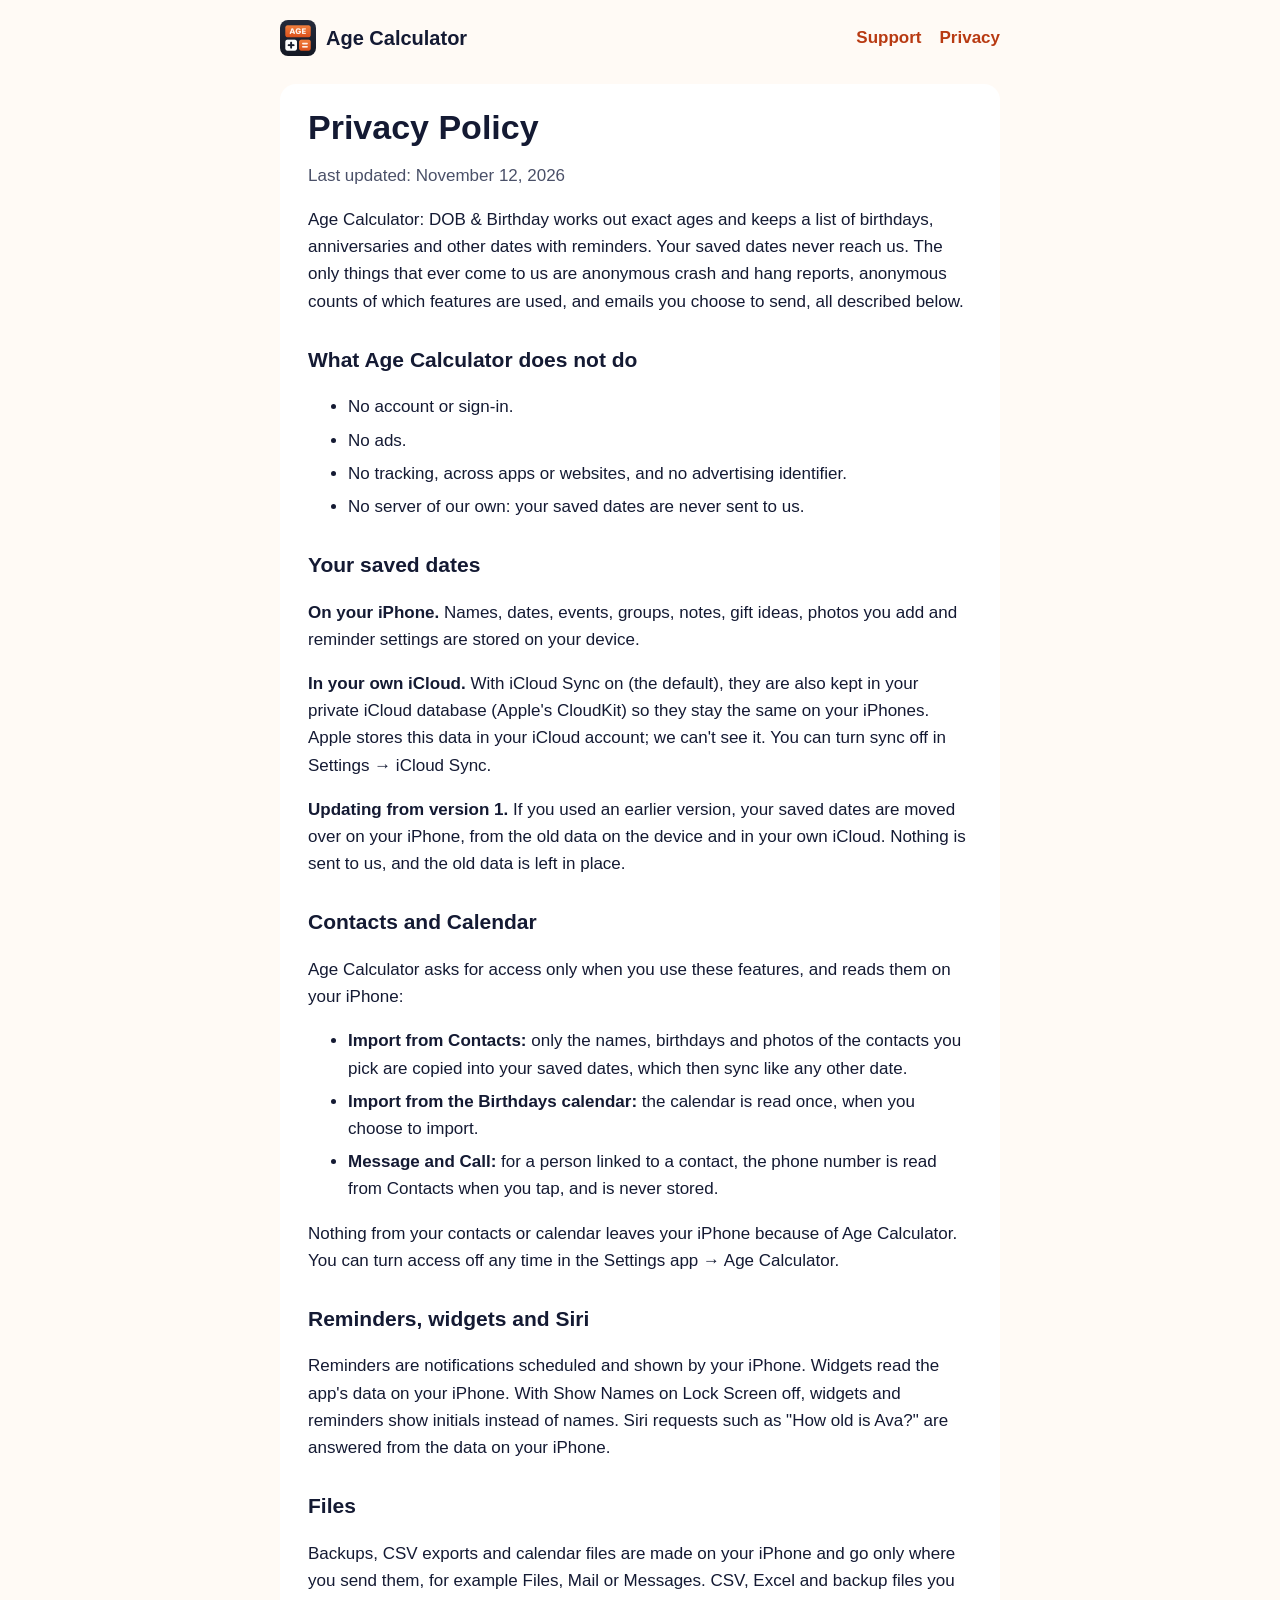
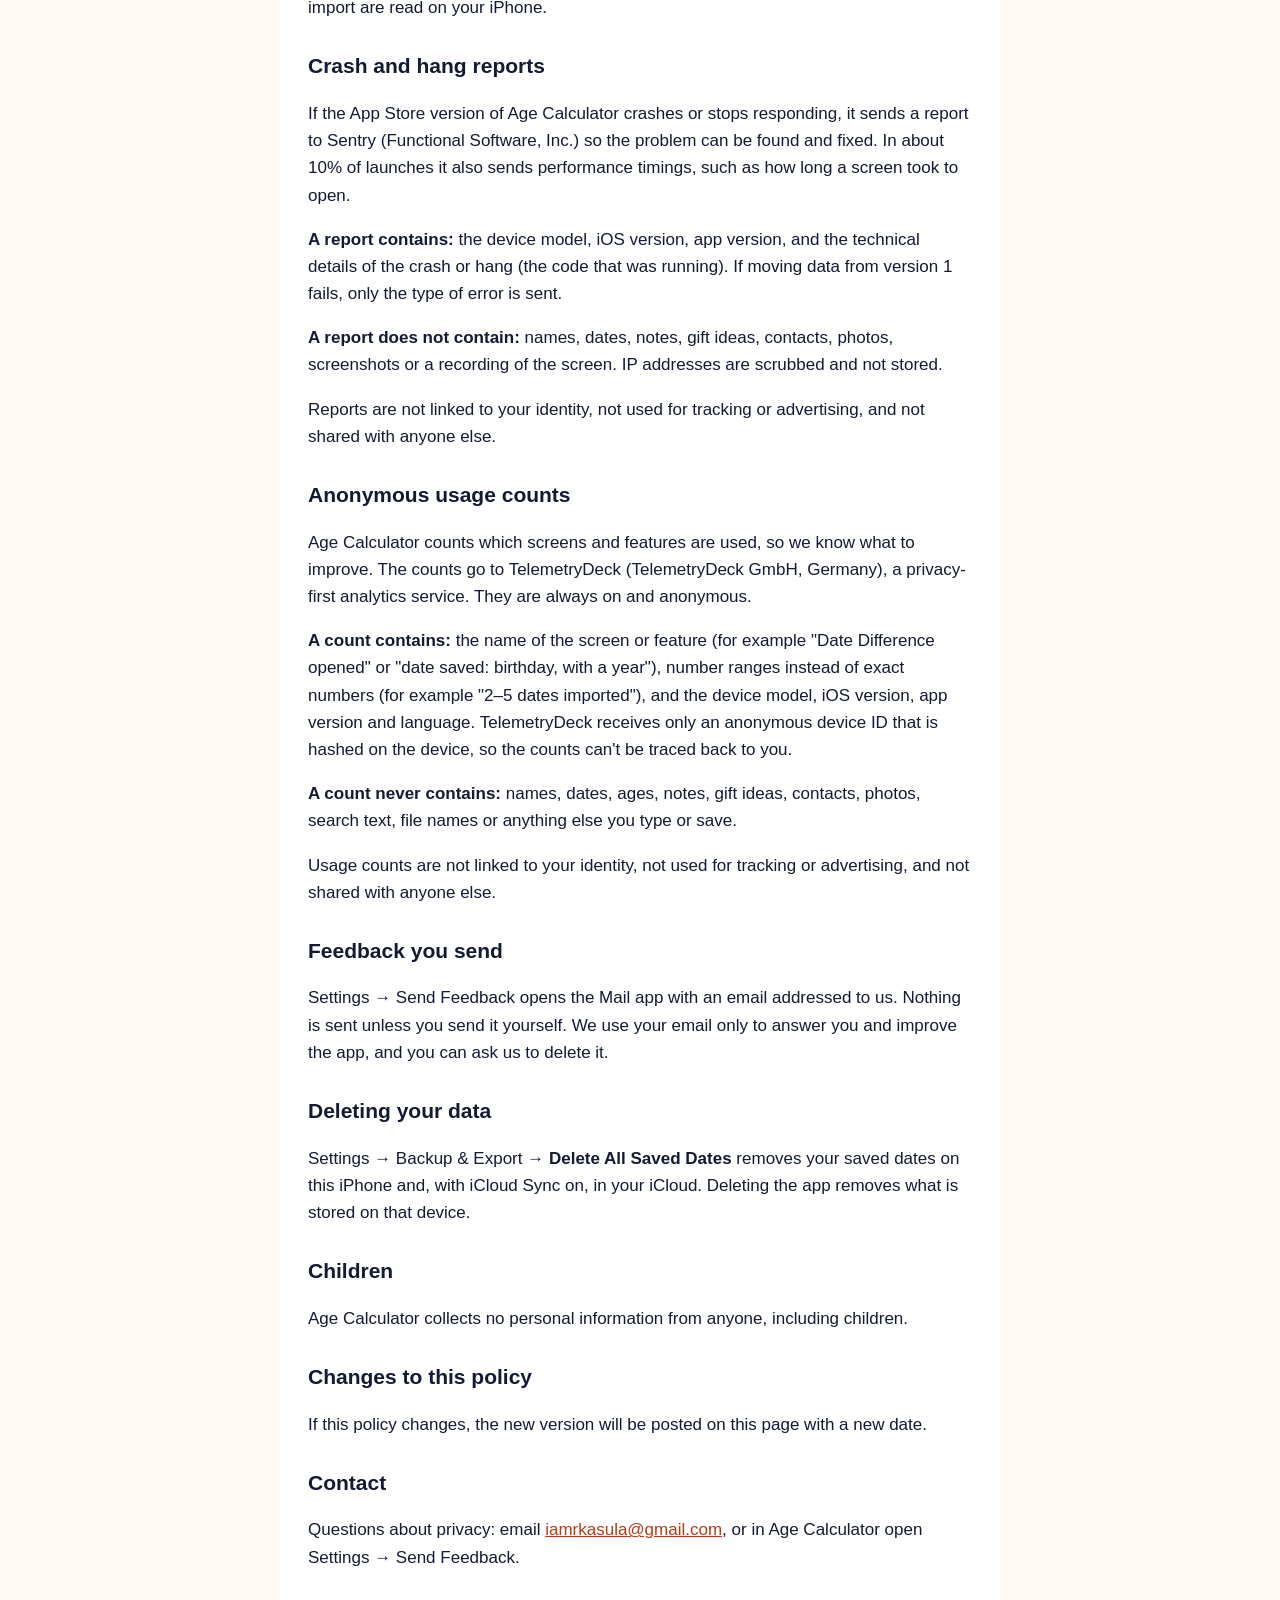
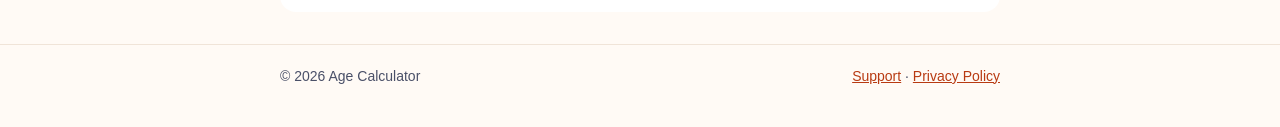
==== privacy/index.html @ 0bef6d13 "Publish site from agecalc 2a3e316" ====
<!doctype html>
<html lang="en">
<head>
  <meta charset="utf-8">
  <meta name="viewport" content="width=device-width, initial-scale=1">
  <title>Privacy Policy · Age Calculator</title>
  <meta name="description" content="How Age Calculator handles your data: no account, no ads, no tracking. Your saved dates stay on your iPhone and in your own iCloud; only anonymous crash reports and anonymous usage counts are sent.">
  <link rel="canonical" href="https://iamrkasula.github.io/age-calculator-app/privacy/">
  <meta property="og:type" content="website">
  <meta property="og:site_name" content="Age Calculator">
  <meta property="og:title" content="Privacy Policy · Age Calculator">
  <meta property="og:description" content="How Age Calculator handles your data: no account, no ads, no tracking. Your saved dates stay on your iPhone and in your own iCloud; only anonymous crash reports and anonymous usage counts are sent.">
  <meta property="og:url" content="https://iamrkasula.github.io/age-calculator-app/privacy/">
  <meta property="og:image" content="https://iamrkasula.github.io/age-calculator-app/assets/og.png">
  <meta name="twitter:card" content="summary_large_image">
  <meta name="apple-itunes-app" content="app-id=6448174450">
  <meta name="theme-color" content="#F2652A">
  <link rel="icon" href="../assets/favicon.png">
  <link rel="apple-touch-icon" href="../assets/icon.png">
  <link rel="stylesheet" href="../styles.css">
</head>
<body>
  <div class="wrap">
    <header class="top">
      <a class="brand" href="../"><img src="../assets/icon.png" alt="">Age Calculator</a>
      <nav aria-label="Site"><a href="../support/">Support</a><a href="../privacy/">Privacy</a></nav>
    </header>
    <main class="doc">
      <h1>Privacy Policy</h1>
      <p class="updated">Last updated: November 12, 2026</p>
      <p>Age Calculator: DOB &amp; Birthday works out exact ages and keeps a list of birthdays, anniversaries and other dates with reminders. Your saved dates never reach us. The only things that ever come to us are anonymous crash and hang reports, anonymous counts of which features are used, and emails you choose to send, all described below.</p>

      <h2>What Age Calculator does not do</h2>
      <ul>
        <li>No account or sign-in.</li>
        <li>No ads.</li>
        <li>No tracking, across apps or websites, and no advertising identifier.</li>
        <li>No server of our own: your saved dates are never sent to us.</li>
      </ul>

      <h2>Your saved dates</h2>
      <p><strong>On your iPhone.</strong> Names, dates, events, groups, notes, gift ideas, photos you add and reminder settings are stored on your device.</p>
      <p><strong>In your own iCloud.</strong> With iCloud Sync on (the default), they are also kept in your private iCloud database (Apple's CloudKit) so they stay the same on your iPhones. Apple stores this data in your iCloud account; we can't see it. You can turn sync off in Settings → iCloud Sync.</p>
      <p><strong>Updating from version 1.</strong> If you used an earlier version, your saved dates are moved over on your iPhone, from the old data on the device and in your own iCloud. Nothing is sent to us, and the old data is left in place.</p>

      <h2>Contacts and Calendar</h2>
      <p>Age Calculator asks for access only when you use these features, and reads them on your iPhone:</p>
      <ul>
        <li><strong>Import from Contacts:</strong> only the names, birthdays and photos of the contacts you pick are copied into your saved dates, which then sync like any other date.</li>
        <li><strong>Import from the Birthdays calendar:</strong> the calendar is read once, when you choose to import.</li>
        <li><strong>Message and Call:</strong> for a person linked to a contact, the phone number is read from Contacts when you tap, and is never stored.</li>
      </ul>
      <p>Nothing from your contacts or calendar leaves your iPhone because of Age Calculator. You can turn access off any time in the Settings app → Age Calculator.</p>

      <h2>Reminders, widgets and Siri</h2>
      <p>Reminders are notifications scheduled and shown by your iPhone. Widgets read the app's data on your iPhone. With Show Names on Lock Screen off, widgets and reminders show initials instead of names. Siri requests such as "How old is Ava?" are answered from the data on your iPhone.</p>

      <h2>Files</h2>
      <p>Backups, CSV exports and calendar files are made on your iPhone and go only where you send them, for example Files, Mail or Messages. CSV, Excel and backup files you import are read on your iPhone.</p>

      <h2>Crash and hang reports</h2>
      <p>If the App Store version of Age Calculator crashes or stops responding, it sends a report to Sentry (Functional Software, Inc.) so the problem can be found and fixed. In about 10% of launches it also sends performance timings, such as how long a screen took to open.</p>
      <p><strong>A report contains:</strong> the device model, iOS version, app version, and the technical details of the crash or hang (the code that was running). If moving data from version 1 fails, only the type of error is sent.</p>
      <p><strong>A report does not contain:</strong> names, dates, notes, gift ideas, contacts, photos, screenshots or a recording of the screen. IP addresses are scrubbed and not stored.</p>
      <p>Reports are not linked to your identity, not used for tracking or advertising, and not shared with anyone else.</p>

      <h2>Anonymous usage counts</h2>
      <p>Age Calculator counts which screens and features are used, so we know what to improve. The counts go to TelemetryDeck (TelemetryDeck GmbH, Germany), a privacy-first analytics service. They are always on and anonymous.</p>
      <p><strong>A count contains:</strong> the name of the screen or feature (for example "Date Difference opened" or "date saved: birthday, with a year"), number ranges instead of exact numbers (for example "2–5 dates imported"), and the device model, iOS version, app version and language. TelemetryDeck receives only an anonymous device ID that is hashed on the device, so the counts can't be traced back to you.</p>
      <p><strong>A count never contains:</strong> names, dates, ages, notes, gift ideas, contacts, photos, search text, file names or anything else you type or save.</p>
      <p>Usage counts are not linked to your identity, not used for tracking or advertising, and not shared with anyone else.</p>

      <h2>Feedback you send</h2>
      <p>Settings → Send Feedback opens the Mail app with an email addressed to us. Nothing is sent unless you send it yourself. We use your email only to answer you and improve the app, and you can ask us to delete it.</p>

      <h2>Deleting your data</h2>
      <p>Settings → Backup &amp; Export → <strong>Delete All Saved Dates</strong> removes your saved dates on this iPhone and, with iCloud Sync on, in your iCloud. Deleting the app removes what is stored on that device.</p>

      <h2>Children</h2>
      <p>Age Calculator collects no personal information from anyone, including children.</p>

      <h2>Changes to this policy</h2>
      <p>If this policy changes, the new version will be posted on this page with a new date.</p>

      <h2>Contact</h2>
      <p>Questions about privacy: email <a href="mailto:iamrkasula@gmail.com?subject=Age%20Calculator%20privacy">iamrkasula@gmail.com</a>, or in Age Calculator open Settings → Send Feedback.</p>
    </main>
  </div>
  <footer>
    <div class="wrap">
      <span>© 2026 Age Calculator</span>
      <span><a href="../support/">Support</a> · <a href="../privacy/">Privacy Policy</a></span>
    </div>
  </footer>
</body>
</html>
---- styles.css ----
/* Age Calculator site: system fonts, the app's tangerine and navy, light and dark. */
:root { --bg:#fffaf5; --card:#fff; --ink:#141a33; --soft:#4a5068; --accent:#b83a12; --brand:#f2652a; --rule:#f0e4d8; color-scheme:light dark; }
@media (prefers-color-scheme: dark) { :root { --bg:#0f1326; --card:#1a2038; --ink:#f6f2ee; --soft:#b4b7c6; --accent:#ff8a4c; --brand:#ff8a4c; --rule:#262d4a; } }
* { box-sizing:border-box }
body { margin:0; background:var(--bg); color:var(--ink); font:17px/1.6 -apple-system, BlinkMacSystemFont, "Segoe UI", Roboto, sans-serif; }
a { color:var(--accent) }
a:focus-visible { outline:3px solid var(--brand); outline-offset:2px; border-radius:4px }
.wrap { max-width:760px; margin:0 auto; padding:0 20px }
.top { display:flex; justify-content:space-between; align-items:center; padding:20px 0; gap:12px; flex-wrap:wrap }
.brand { display:flex; align-items:center; gap:10px; font-weight:700; font-size:20px; color:var(--ink); text-decoration:none }
.brand img { width:36px; height:36px; border-radius:8px }
nav a { margin-left:18px; text-decoration:none; font-weight:600 }
.hero { text-align:center; padding:48px 0 32px }
.hero img { width:128px; height:128px; border-radius:28px; box-shadow:0 10px 30px rgba(20,26,51,.18) }
.hero h1 { font-size:clamp(34px, 6vw, 52px); line-height:1.1; margin:24px 0 12px; letter-spacing:-.02em }
.hero p { color:var(--soft); font-size:20px; max-width:560px; margin:0 auto }
.store-badge { display:inline-block; margin-top:24px; line-height:0 }
.store-badge img { height:54px; width:auto; border-radius:0; box-shadow:none } /* Apple's artwork as supplied, not the icon style */
.shots { display:grid; grid-template-columns:repeat(4, 1fr); gap:14px; margin:16px 0 40px; padding:0; list-style:none }
.shots img { display:block; width:100%; height:auto; border-radius:16px; box-shadow:0 8px 24px rgba(20,26,51,.12) }
.section-title { font-size:24px; margin:40px 0 4px; letter-spacing:-.01em }
.section-title::before { content:""; display:block; width:36px; height:4px; border-radius:2px; background:var(--brand); margin-bottom:12px }
.grid { display:grid; grid-template-columns:repeat(auto-fit, minmax(220px, 1fr)); gap:14px; margin:16px 0 32px }
.grid div { background:var(--card); border-radius:16px; padding:18px 20px }
.grid h3 { margin:0 0 6px; font-size:18px }
.grid p { margin:0; color:var(--soft); font-size:15px; line-height:1.5 }
.note { background:var(--card); border-radius:16px; padding:16px 20px; color:var(--soft); font-size:15px; margin:24px 0 }
.doc { background:var(--card); border-radius:16px; padding:24px 28px; margin:8px 0 32px }
.doc h1 { margin-top:0; font-size:34px; line-height:1.15 }
.doc h2 { font-size:21px; margin:28px 0 8px }
.doc .updated { color:var(--soft); margin-top:-8px }
.doc li { margin:6px 0 }
footer { border-top:1px solid var(--rule); padding:20px 0 40px; color:var(--soft); font-size:14px }
footer .wrap { display:flex; justify-content:space-between; gap:12px; flex-wrap:wrap }
@media (max-width: 640px) { .shots { grid-template-columns:repeat(2, 1fr) } }
@media (max-width: 520px) { .doc { padding:20px } nav a { margin-left:12px } }
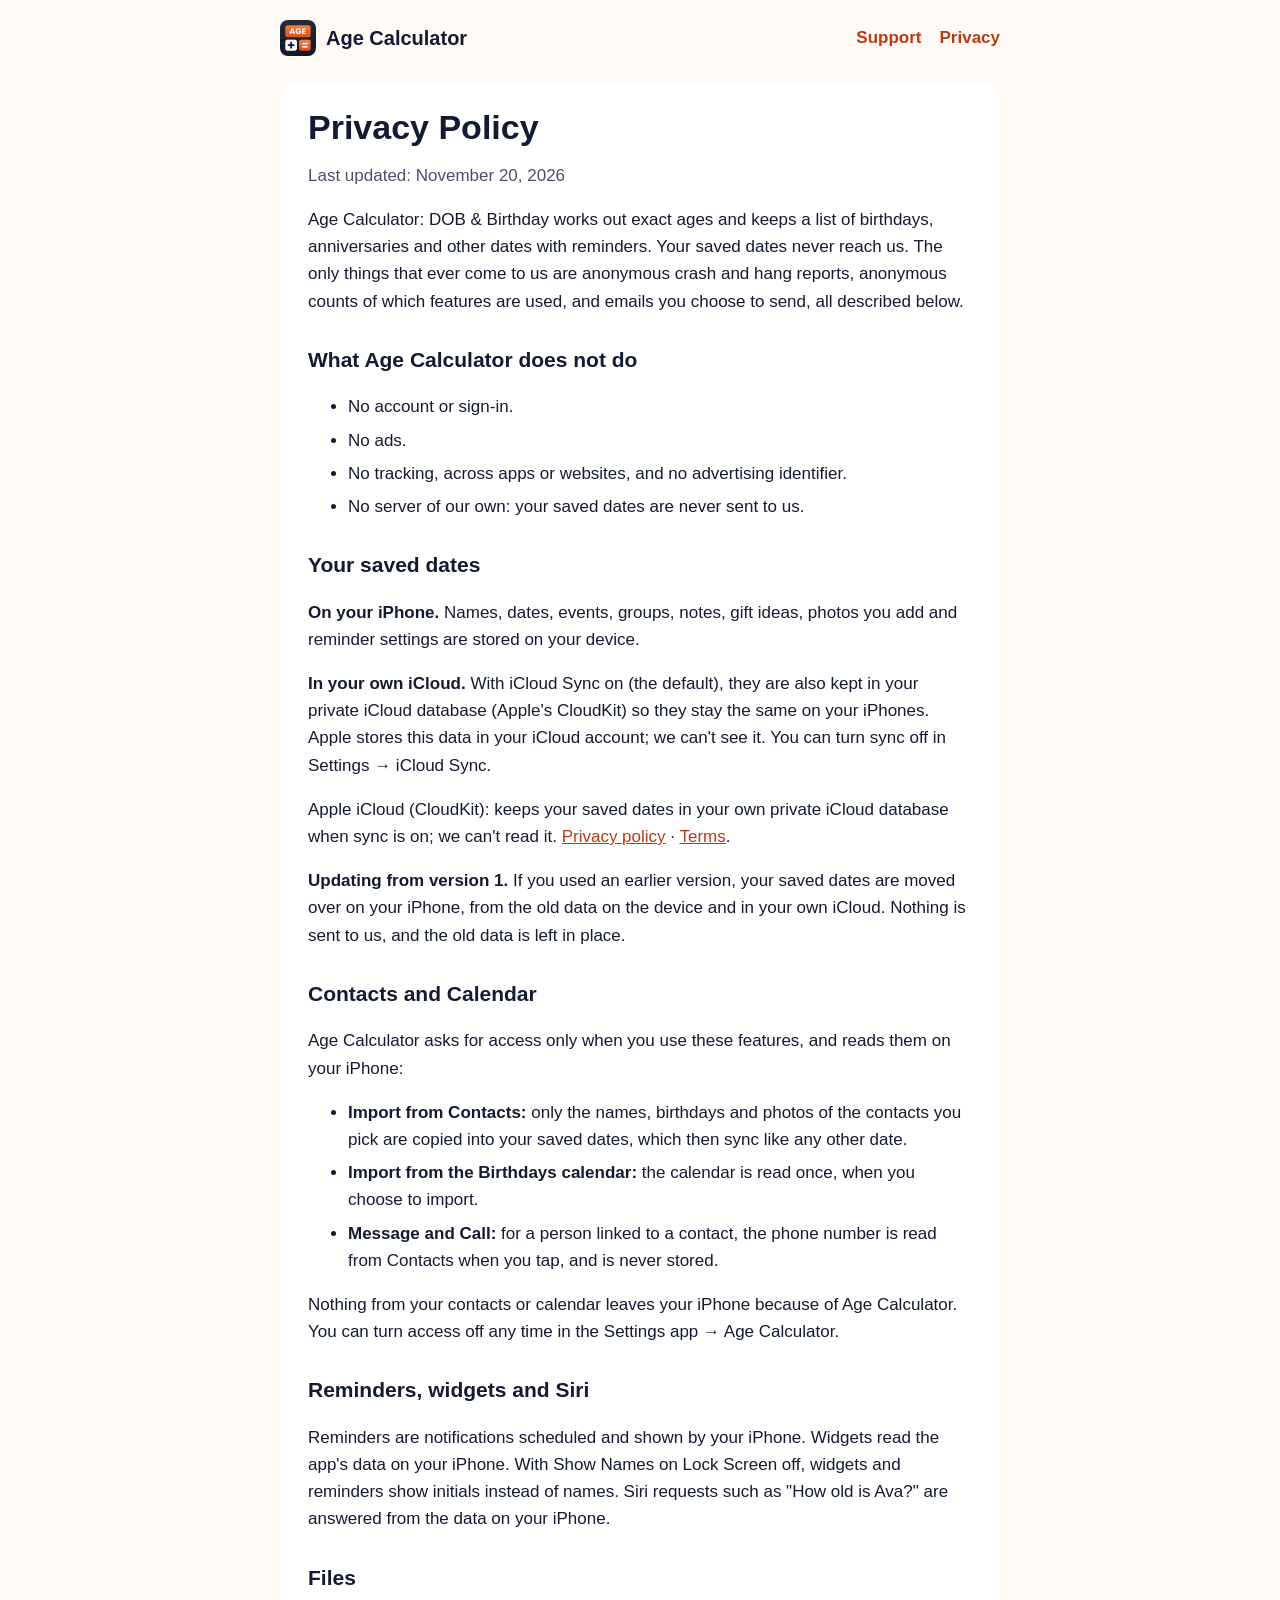
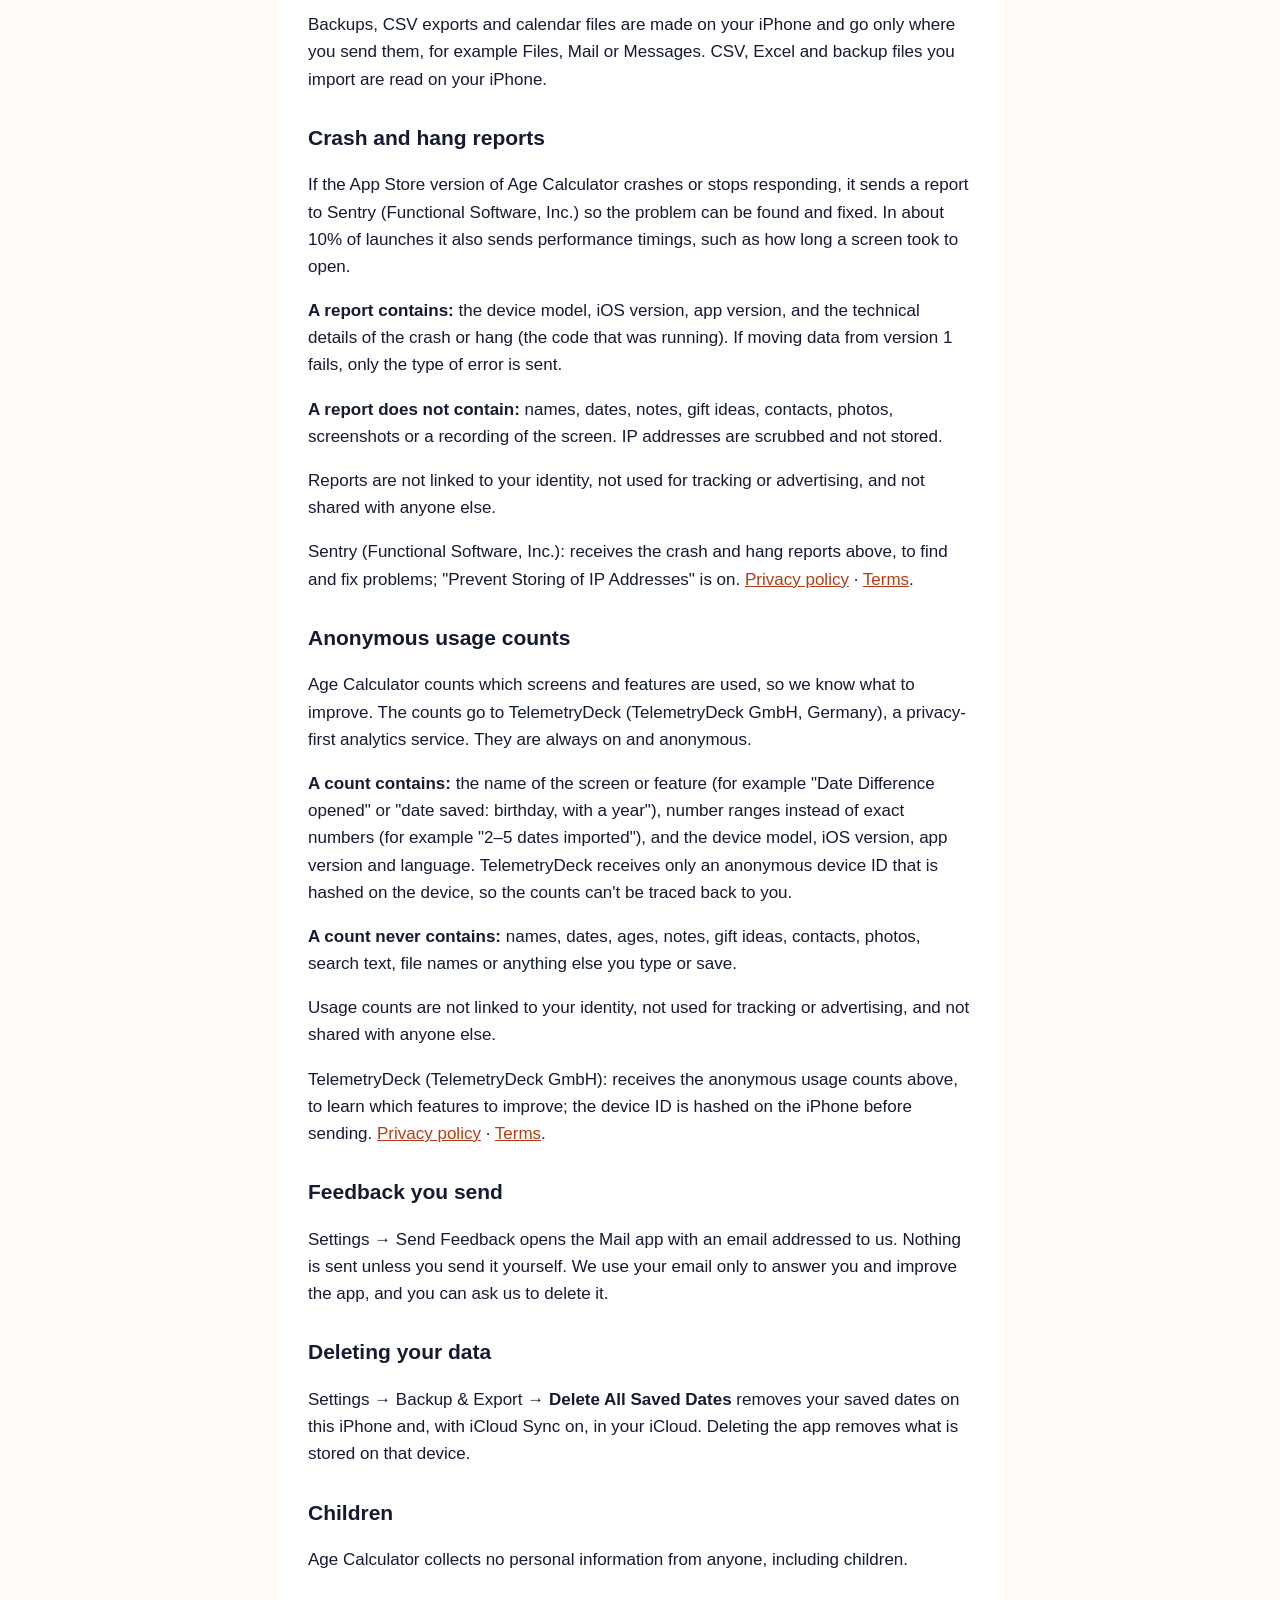
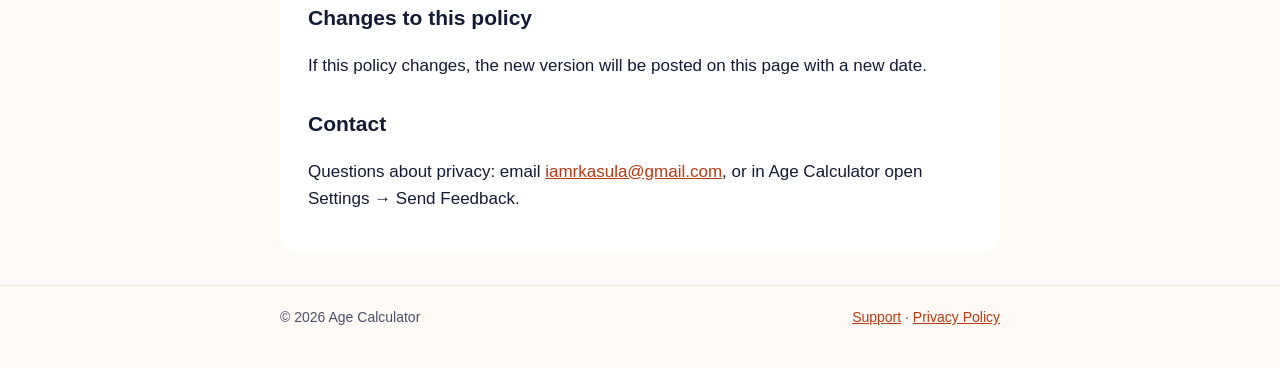
==== commit 612a21bb: "Publish site from agecalc 1ac3c25" ====
--- a/privacy/index.html
+++ b/privacy/index.html
@@ -27,7 +27,7 @@
     </header>
     <main class="doc">
       <h1>Privacy Policy</h1>
-      <p class="updated">Last updated: November 12, 2026</p>
+      <p class="updated">Last updated: November 20, 2026</p>
       <p>Age Calculator: DOB &amp; Birthday works out exact ages and keeps a list of birthdays, anniversaries and other dates with reminders. Your saved dates never reach us. The only things that ever come to us are anonymous crash and hang reports, anonymous counts of which features are used, and emails you choose to send, all described below.</p>
 
       <h2>What Age Calculator does not do</h2>
@@ -41,6 +41,7 @@
       <h2>Your saved dates</h2>
       <p><strong>On your iPhone.</strong> Names, dates, events, groups, notes, gift ideas, photos you add and reminder settings are stored on your device.</p>
       <p><strong>In your own iCloud.</strong> With iCloud Sync on (the default), they are also kept in your private iCloud database (Apple's CloudKit) so they stay the same on your iPhones. Apple stores this data in your iCloud account; we can't see it. You can turn sync off in Settings → iCloud Sync.</p>
+      <p>Apple iCloud (CloudKit): keeps your saved dates in your own private iCloud database when sync is on; we can't read it. <a href="https://www.apple.com/legal/privacy/">Privacy policy</a> · <a href="https://www.apple.com/legal/internet-services/icloud/">Terms</a>.</p>
       <p><strong>Updating from version 1.</strong> If you used an earlier version, your saved dates are moved over on your iPhone, from the old data on the device and in your own iCloud. Nothing is sent to us, and the old data is left in place.</p>
 
       <h2>Contacts and Calendar</h2>
@@ -63,12 +64,14 @@
       <p><strong>A report contains:</strong> the device model, iOS version, app version, and the technical details of the crash or hang (the code that was running). If moving data from version 1 fails, only the type of error is sent.</p>
       <p><strong>A report does not contain:</strong> names, dates, notes, gift ideas, contacts, photos, screenshots or a recording of the screen. IP addresses are scrubbed and not stored.</p>
       <p>Reports are not linked to your identity, not used for tracking or advertising, and not shared with anyone else.</p>
+      <p>Sentry (Functional Software, Inc.): receives the crash and hang reports above, to find and fix problems; "Prevent Storing of IP Addresses" is on. <a href="https://sentry.io/privacy/">Privacy policy</a> · <a href="https://sentry.io/terms/">Terms</a>.</p>
 
       <h2>Anonymous usage counts</h2>
       <p>Age Calculator counts which screens and features are used, so we know what to improve. The counts go to TelemetryDeck (TelemetryDeck GmbH, Germany), a privacy-first analytics service. They are always on and anonymous.</p>
       <p><strong>A count contains:</strong> the name of the screen or feature (for example "Date Difference opened" or "date saved: birthday, with a year"), number ranges instead of exact numbers (for example "2–5 dates imported"), and the device model, iOS version, app version and language. TelemetryDeck receives only an anonymous device ID that is hashed on the device, so the counts can't be traced back to you.</p>
       <p><strong>A count never contains:</strong> names, dates, ages, notes, gift ideas, contacts, photos, search text, file names or anything else you type or save.</p>
       <p>Usage counts are not linked to your identity, not used for tracking or advertising, and not shared with anyone else.</p>
+      <p>TelemetryDeck (TelemetryDeck GmbH): receives the anonymous usage counts above, to learn which features to improve; the device ID is hashed on the iPhone before sending. <a href="https://telemetrydeck.com/privacy/">Privacy policy</a> · <a href="https://telemetrydeck.com/terms/">Terms</a>.</p>
 
       <h2>Feedback you send</h2>
       <p>Settings → Send Feedback opens the Mail app with an email addressed to us. Nothing is sent unless you send it yourself. We use your email only to answer you and improve the app, and you can ask us to delete it.</p>
